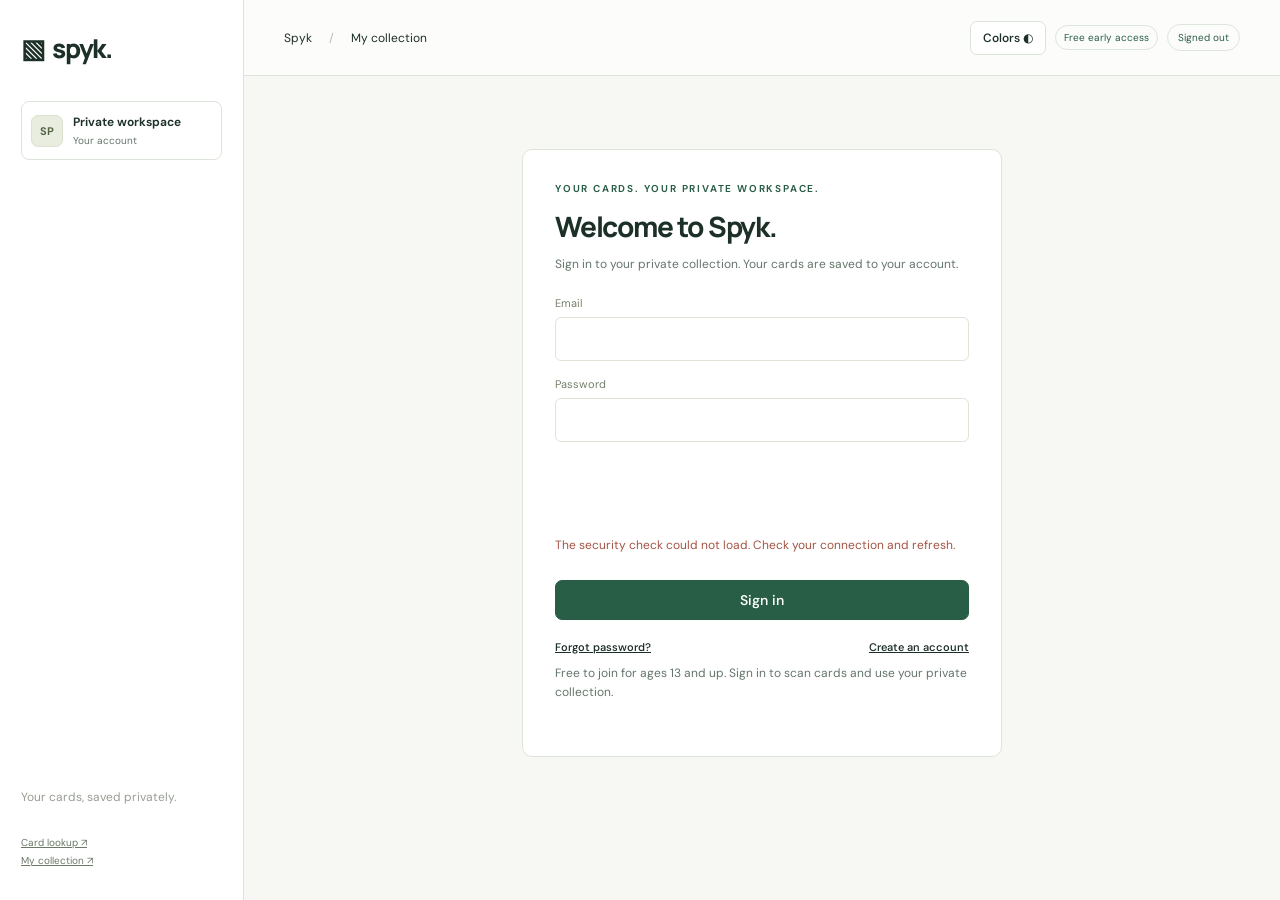
==== account.html @ b9aa3f54 "Deploy 7e55aa4 from ashtonarnold27/spyk Open public sign-up with a Turnstile bot check  Sign-up, sig" ====
<!doctype html><html lang="en"><head><meta charset="utf-8"><meta name="viewport" content="width=device-width,initial-scale=1"><meta name="referrer" content="no-referrer"><title>Spyk — Private account</title><link rel="stylesheet" href="style.css?v=8663f140e56a"><link rel="stylesheet" href="account.css?v=803fe51d1ccd"><link rel="stylesheet" href="spyk-theme.css?v=c31dade83430"><script src="brand.js?v=12ba08f41a28" defer></script></head><body class="account-page"><aside><a class="brand" href="/">▧ &nbsp;spyk.</a><div class="workspace"><span class="avatar">SP</span><div>Private workspace<small id="account-label">Your account</small></div></div><nav><button id="show-inventory" class="active">▦ <span>My inventory</span></button><button id="show-drafts">▤ <span>My listing drafts</span></button><button id="show-rules">↗ <span>My watch rules</span></button></nav><div class="sidebar-bottom"><p>Your cards, saved privately.</p><a href="lookup.html">Card lookup ↗</a><br><a href="/account.html">My collection ↗</a></div></aside><div class="shell"><header><div>Spyk <span class="slash">/</span> My collection</div><div class="actions"><div class="theme-control"><button class="theme-toggle" id="theme-toggle" type="button" aria-expanded="false" aria-controls="theme-options">Colors ◐</button><div class="theme-options" id="theme-options" role="group" aria-label="Color combinations" hidden><button type="button" data-theme-option="mint" aria-pressed="true"><span class="theme-chip mint" aria-hidden="true"></span>Forest &amp; lime</button><button type="button" data-theme-option="blue" aria-pressed="false"><span class="theme-chip blue" aria-hidden="true"></span>Ink &amp; sky</button><button type="button" data-theme-option="coral" aria-pressed="false"><span class="theme-chip coral" aria-hidden="true"></span>Plum &amp; peach</button></div></div><span class="account-free-badge">Free early access</span><span id="sync-status" class="local-pill">Signed out</span><button id="sign-out" hidden>Sign out</button><button id="delete-account" class="danger" hidden>Delete account</button></div></header><main id="account-main" aria-live="polite"><p>Loading secure account…</p></main></div><dialog id="account-modal"><div id="account-modal-body"></div></dialog><div id="account-toast" role="status"></div><script src="account-config.js?v=8004a2ff838c"></script><script src="account.js?v=3cec52e2eed4" defer></script></body></html>
---- style.css ----
@import url('https://fonts.googleapis.com/css2?family=DM+Sans:wght@400;450;500;550;600;650;700&family=Manrope:wght@400;500;600;650;700;750;800&display=swap');
:root{--ink:#202923;--muted:#7c837d;--green:#376548;--lime:#d9edaf;--line:#e6e9e2;--paper:#f7f8f4;--white:#fff;--amber:#9a702e}*{box-sizing:border-box}body{margin:0;background:var(--paper);color:var(--ink);font-family:'DM Sans',sans-serif;font-size:14px}button,input,select,textarea{font:inherit}button,a,input,select{touch-action:manipulation}button{cursor:pointer}button{border:1px solid var(--line);border-radius:7px;background:white;padding:10px 15px;color:var(--ink);font-weight:550}button:hover{background:#f0f4e9}button:focus-visible,a:focus-visible{outline:3px solid #94b777;outline-offset:3px}a{color:inherit}aside{width:244px;background:#fff;border-right:1px solid var(--line);position:fixed;inset:0 auto 0 0;padding:30px 21px;display:flex;flex-direction:column}.brand{font-family:Manrope,sans-serif;font-size:26px;font-weight:800;text-decoration:none;letter-spacing:-1.3px;display:flex;align-items:center;gap:8px}.mark{background:var(--green);color:var(--lime);font-size:25px;padding:0 6px;border-radius:7px;letter-spacing:0;transform:rotate(-7deg)}.brand-dot{color:var(--green);margin-left:-9px}.workspace{display:flex;align-items:center;gap:10px;margin:35px 0 32px;border:1px solid var(--line);padding:12px 9px;border-radius:8px;font-size:12px;font-weight:650}.workspace small{display:block;color:var(--muted);font-size:10px;margin-top:4px;font-weight:400}.avatar{background:#e9eddf;border:1px solid #dbe2cf;display:inline-grid;place-items:center;border-radius:7px;width:32px;height:32px;color:#556444;font-size:11px;font-weight:700}.nav-label{font-size:9px;font-weight:700;letter-spacing:1.5px;color:#93998f;display:flex;align-items:center;justify-content:space-between;margin:0 12px 14px}.nav-label button{padding:0;border:0;font-size:20px;background:none;color:var(--muted)}nav{margin-bottom:31px}nav button,#inventory-nav button{display:flex;align-items:center;gap:12px;width:100%;border:0;text-align:left;background:transparent;padding:13px 12px;margin:3px 0;color:#697168;font-size:13px}nav button.active{background:#eaf1e2;color:#365c3e}nav button span{flex:1}nav b{font-size:10px;background:#dbe6cd;padding:2px 6px;border-radius:4px}#inventory-nav button{font-size:12px}#inventory-nav .inv-dot{width:7px;height:7px;border-radius:50%;background:#a8bc92}#inventory-nav button.selected{background:#f4f6f0}#inventory-nav .count{margin-left:auto;color:#a1a79e}.sidebar-bottom{margin-top:auto;color:#6c7967;font-size:10px}.status-dot,.local-pill i{display:inline-block;width:5px;height:5px;background:#65965b;border-radius:50%;margin-right:5px}.sidebar-bottom p{font-size:12px;color:#989e94;line-height:1.8;margin:12px 0 25px}.sidebar-bottom button{background:none;border:0;border-top:1px solid var(--line);border-radius:0;width:100%;text-align:left;font-size:12px;padding-left:0}.shell{margin-left:244px}header{height:76px;border-bottom:1px solid var(--line);display:flex;align-items:center;justify-content:space-between;padding:0 40px;background:#fcfcfa;font-size:12px}.breadcrumb{color:#969b92}.slash{color:#b9beb4;margin:0 14px}.header-right{display:flex;align-items:center;gap:20px}.local-pill{font-size:10px;color:#7f8879;border:1px solid var(--line);padding:6px 10px;border-radius:30px}.small{width:29px;height:29px}main{max-width:1500px;margin:auto;padding:38px 40px;min-height:calc(100vh - 126px)}h1,h2,h3{font-family:Manrope,sans-serif}h1{font-size:32px;letter-spacing:-1.2px;margin:0 0 10px;font-weight:750}h2{font-size:19px;letter-spacing:-.5px;margin:0 0 8px}h3{font-size:14px;margin:0 0 8px}p{color:var(--muted);line-height:1.6;margin:0}.eyebrow{font-size:10px;letter-spacing:1.8px;color:#77876a;font-weight:650;margin-bottom:12px}.title-row{display:flex;align-items:center;justify-content:space-between;gap:20px;margin-bottom:30px}.actions{display:flex;gap:9px}.primary{background:var(--green);border-color:var(--green);color:white}.primary:hover{background:#294f37}.primary .plus{font-size:17px;margin-right:7px}.subtle{color:var(--muted);font-size:12px}.banner{border:1px solid #dce5cf;background:#f0f5e7;border-radius:8px;padding:13px 17px;display:flex;align-items:center;justify-content:space-between;gap:14px;font-size:12px;margin-bottom:25px;color:#647452}.banner button{padding:5px 10px;font-size:11px;background:transparent;border-color:#d0dabe}.stats{display:grid;grid-template-columns:repeat(4,1fr);gap:16px;margin-bottom:30px}.stat{border:1px solid var(--line);border-radius:10px;background:white;padding:20px}.stat:first-child{background:#edf2e5}.stat .label{font-size:11px;color:#788071;display:flex;justify-content:space-between}.stat .value{font-family:Manrope;font-size:29px;letter-spacing:-1px;font-weight:650;margin:15px 0 7px}.stat .note{font-size:10px;color:#90978a}.layout{display:grid;grid-template-columns:minmax(0,1fr) 272px;gap:22px}.panel{background:white;border:1px solid var(--line);border-radius:10px;overflow:hidden}.panel-head{padding:21px 22px 17px;display:flex;align-items:center;justify-content:space-between}.panel-head h2{font-size:16px;margin:0}.badge{font-size:10px;background:#f0f3eb;border-radius:4px;padding:4px 7px;color:#7a8570}.filters{display:flex;padding:0 22px 17px;gap:8px;flex-wrap:wrap}.filters button{font-size:11px;padding:7px 11px;border-color:transparent;background:#f5f6f2;color:#7c8375}.filters button.active{background:#e9f0df;color:#45603c;border-color:#d7e2c8}.search-row{border-block:1px solid var(--line);padding:13px 22px;display:flex;gap:10px;background:#fdfefb}.search{position:relative;flex:1}.search input{width:100%;background:#fff;border:1px solid var(--line);padding:9px 12px 9px 31px;border-radius:6px;font-size:11px}.search:before{content:'⌕';position:absolute;left:11px;top:7px;color:#8d9685;font-size:18px}select{border:1px solid var(--line);background:white;padding:8px 10px;border-radius:6px;font-size:11px;max-width:180px}table{width:100%;border-collapse:collapse;text-align:left}th{font-size:9px;font-weight:600;letter-spacing:.8px;color:#939a8c;background:#fbfcf8;padding:13px 12px;border-bottom:1px solid var(--line)}td{padding:15px 12px;border-bottom:1px solid #eef0e8;font-size:11px}th:first-child,td:first-child{padding-left:22px}tr:last-child td{border:0}tbody tr:hover{background:#fafbf6}.card-cell{display:flex;align-items:center;gap:12px}.card-art{width:34px;height:47px;border-radius:4px;border:2px solid #d2d5bc;background:linear-gradient(150deg,#8caa75,#e5e1b1);display:grid;place-items:center;font-size:20px;flex-shrink:0;color:white;box-shadow:0 2px 3px #17210d16}.card-art.magic{background:linear-gradient(145deg,#6b7783,#bcb6a2);border-color:#4c4b48}.card-art.onepiece{background:linear-gradient(145deg,#b67e62,#e4c19a);border-color:#c7aa80}.card-name{font-size:12px;font-weight:600;display:block;margin-bottom:5px}.card-meta{font-size:10px;color:#93988d;display:block;max-width:170px}.tag{font-size:9px;padding:4px 6px;border-radius:4px;background:#edf1e7;color:#6b7a5e;white-space:nowrap}.money{font-variant-numeric:tabular-nums;font-weight:600}.row-button{border:0;background:transparent;padding:6px;color:#8c9683}.table-foot{padding:15px 22px;border-top:1px solid var(--line);display:flex;justify-content:space-between;color:#939b8b;font-size:10px}.rail{display:flex;flex-direction:column;gap:18px}.capture-promo{background:#e8efdc;border:1px solid #dce5cb;border-radius:10px;padding:24px 21px;position:relative;overflow:hidden}.scan-illustration{height:111px;display:grid;place-items:center;position:relative;margin-bottom:18px}.scan-frame{position:absolute;width:110px;height:100px;border:1px solid #b4c59d;border-radius:9px}.scan-line{height:1px;background:#8caa67;width:134px;position:absolute;top:57px;box-shadow:0 0 9px #88ae58}.scan-card{width:53px;height:77px;background:linear-gradient(145deg,#8aa271,#d8dba9);border:4px solid #e8edca;box-shadow:0 6px 12px #52683f25;border-radius:5px;transform:rotate(-12deg);display:grid;place-items:center;font-size:25px;color:#eef1d0}.capture-promo p{font-size:11px;color:#7d896e;margin:8px 0 17px}.capture-promo button{width:100%;font-size:11px}.rail .panel{padding:21px}.rail h3{font-size:12px}.game-summary{display:flex;align-items:center;margin-top:19px;gap:9px;font-size:11px}.game-summary b{margin-left:auto;font-size:11px}.mini-dot{width:7px;height:7px;background:#a7bd80;border-radius:2px}.mini-dot.magic{background:#93a5ae}.mini-dot.onepiece{background:#d2aa7a}.progress{height:5px;background:#eff1e9;display:flex;margin:17px 0 0;border-radius:10px;overflow:hidden}.connection{font-size:10px;display:flex;justify-content:space-between;gap:8px;margin-top:14px;color:#7d8674}.pending{color:#a08450}.empty{padding:60px 20px;text-align:center}.empty .empty-icon{font-size:35px;color:#a2b88d;margin-bottom:13px}.empty p{font-size:12px;max-width:350px;margin:8px auto 20px}.section-grid{display:grid;grid-template-columns:1.1fr 1fr;gap:24px}.pad{padding:27px}.upload-zone{border:1px dashed #bdcbaa;border-radius:10px;background:#f6f9f1;min-height:260px;display:flex;flex-direction:column;align-items:center;justify-content:center;gap:12px;padding:25px;text-align:center}.upload-zone img{max-height:240px;max-width:100%;border-radius:7px}.upload-zone label{cursor:pointer}.upload-zone input{max-width:230px;font-size:12px}.steps{counter-reset:step;margin-top:24px}.step{display:flex;gap:13px;margin:22px 0;font-size:12px}.step:before{counter-increment:step;content:counter(step);width:25px;height:25px;display:grid;place-items:center;border:1px solid var(--line);border-radius:50%;flex-shrink:0;font-size:10px;color:#7b8c6a}.step p{font-size:11px}.notice{font-size:11px;background:#faf6ed;color:#9b8354;padding:13px;border-radius:7px;line-height:1.7}.draft{padding:22px;border-bottom:1px solid var(--line);display:flex;align-items:start;justify-content:space-between;gap:20px}.draft p{font-size:12px}.draft h3{line-height:1.5}.rule{padding:23px;border-bottom:1px solid var(--line);display:flex;align-items:center;gap:16px}.rule .rule-icon{width:35px;height:35px;display:grid;place-items:center;border-radius:8px;background:#edf2e3;color:#6b8053;font-size:20px}.rule .grow{flex:1}.rule p{font-size:11px}.rule h3{margin-bottom:5px}footer{height:50px;padding:0 40px;display:flex;align-items:center;justify-content:space-between;color:#9aa28f;font-size:9px;letter-spacing:1px}dialog{border:1px solid var(--line);border-radius:13px;padding:28px;width:min(580px,calc(100% - 24px));max-height:90vh;color:var(--ink);box-shadow:0 20px 100px #24331e30}dialog::backdrop{background:#18231366;backdrop-filter:blur(3px)}.modal-heading{display:flex;justify-content:space-between;align-items:center;margin-bottom:20px}.modal-heading h2{margin:0}.close{border:0;background:none;padding:3px 8px;font-size:22px;color:#929b88}.form-grid{display:grid;grid-template-columns:1fr 1fr;gap:15px}.field{display:flex;flex-direction:column;gap:7px;font-size:11px;color:#75806b}.field.full{grid-column:1/-1}.field input,.field select,.field textarea{width:100%;max-width:none;border:1px solid #dfe5d7;border-radius:6px;padding:10px 11px;background:#fff;color:var(--ink);font-size:12px}.field textarea{min-height:110px;resize:vertical}.form-actions{display:flex;justify-content:flex-end;gap:8px;margin-top:23px}.form-help{font-size:10px;color:#929b87;line-height:1.6;margin-top:14px}#toast{position:fixed;bottom:25px;left:50%;transform:translateX(-50%);border-radius:8px;background:#2f5039;color:white;padding:13px 23px;font-size:12px;box-shadow:0 7px 30px #22331925;opacity:0;pointer-events:none;transition:opacity .2s;z-index:5}#toast.show{opacity:1}.connection-block{border-bottom:1px solid var(--line);padding:16px 0}.connection-block h3{font-size:12px}.connection-block p{font-size:11px}.danger{color:#a35444}.inline-actions{display:flex;gap:8px;flex-wrap:wrap}.inline-actions button{font-size:11px}.table-scroll{overflow:auto}.preview-text{white-space:pre-wrap;font-size:12px;line-height:1.8;background:#f7f9f3;padding:17px;border-radius:8px}.checkline{display:flex;gap:8px;align-items:center;font-size:12px;margin-top:16px}.link-button{background:none;border:0;padding:0;text-decoration:underline;color:#6e8356;font-size:11px}.mobile-brand{display:none}
@media(min-width:1500px){main{padding-top:48px}}@media(max-width:1200px){aside{width:210px;padding-inline:16px}.shell{margin-left:210px}main{padding:30px 25px}.layout{grid-template-columns:minmax(0,1fr)}.rail{display:grid;grid-template-columns:repeat(3,1fr)}.scan-illustration{display:none}.capture-promo{padding:21px}.capture-promo p{margin-top:8px}.stats{gap:10px}.stat{padding:17px}.hide-medium{display:none}}@media(max-width:760px){aside{position:static;width:100%;padding:15px 18px;border-right:0;border-bottom:1px solid var(--line)}.brand{font-size:23px}.workspace,.nav-label,#inventory-nav,.sidebar-bottom{display:none}nav{display:flex;margin:15px 0 0;gap:4px;overflow:auto}nav button{padding:9px;white-space:nowrap;font-size:11px;gap:7px}nav b{display:none}.shell{margin:0}header{height:50px;padding:0 20px}.header-right .avatar{display:none}main{padding:25px 18px}h1{font-size:28px}.title-row{align-items:start;flex-direction:column;gap:17px}.title-row p{font-size:12px}.stats{grid-template-columns:1fr 1fr;margin-bottom:20px}.stat .value{font-size:24px}.stat .note{font-size:9px}.banner{font-size:10px}.rail{grid-template-columns:1fr}.rail .panel{display:none}.capture-promo{display:none}.search-row{padding:12px}.filters{padding-inline:12px}.panel-head{padding-inline:15px}.table-scroll{width:100%}table{min-width:590px}.section-grid{grid-template-columns:1fr}.pad{padding:20px}.draft{flex-direction:column}.rule{padding:18px;flex-wrap:wrap}footer{padding:0 18px;font-size:8px}footer span:last-child{display:none}.form-grid{gap:12px}.form-grid .field{grid-column:1/-1}.actions{flex-wrap:wrap}}
/* Shareable concept presentation */
body.landing aside,body.landing header,body.landing footer{display:none}body.landing .shell{margin:0}body.landing main{max-width:1320px;padding:0 55px 55px}.welcome-nav{height:100px;display:flex;align-items:center;justify-content:space-between;gap:20px;border-bottom:1px solid var(--line)}.welcome-nav .brand{font-size:25px;color:var(--green)}.concept-pill{font-size:9px;letter-spacing:1.6px;border:1px solid #dce3d2;border-radius:30px;padding:8px 12px;color:#7e8c70}.hero{display:grid;grid-template-columns:1.15fr 1fr;align-items:center;min-height:580px;gap:38px}.hero h1{font-size:57px;line-height:1.14;letter-spacing:-2.7px;font-weight:750;margin:21px 0}.hero h1 em{font-family:Georgia,serif;font-weight:400;color:#5b7950;letter-spacing:-1.5px}.hero-copy>p{font-size:16px;line-height:1.8;max-width:440px}.hero .actions{margin-top:28px}.hero .primary{padding:14px 19px}.hero .primary span{padding-left:20px}.hero-fine{font-size:10px;color:#8b9581;margin-top:16px}.game-chips{display:flex;gap:9px;margin-top:35px;flex-wrap:wrap}.game-chips span{border:1px solid #dfe5d6;border-radius:30px;padding:6px 10px;color:#7d8970;font-size:10px}.hero-visual{position:relative;height:430px;background:radial-gradient(ellipse,#e0e9cb 0%,#eef3e5 45%,transparent 71%)}.hero-card{position:absolute;width:183px;height:270px;border-radius:12px;padding:17px;box-shadow:0 22px 35px #31452a22;display:flex;flex-direction:column;justify-content:space-between;border:7px solid #e5e5ca}.hero-card>span{font-size:8px;letter-spacing:1.5px}.hero-card>div{font-size:93px;align-self:center;text-shadow:0 5px 25px #e9f3b744}.hero-card h3{font-size:23px;line-height:1.3;letter-spacing:-1px}.hero-card small{font-size:7px;letter-spacing:1.7px}.front-card{background:linear-gradient(155deg,#bed09b,#7e9d68 60%,#3e6749);color:#fff;left:95px;top:75px;transform:rotate(-9deg)}.back-card{background:linear-gradient(155deg,#a4b1b5,#4b6369);color:#e9eedf;left:222px;top:45px;transform:rotate(13deg)}.floating-note{position:absolute;top:24px;left:25px;font-size:9px;letter-spacing:1px;color:#758566;background:#fff9;padding:10px 12px;border:1px solid #dbe4ce;border-radius:6px;z-index:2}.floating-alert{position:absolute;bottom:20px;left:18px;right:5px;background:#fff;border:1px solid #dee6d3;border-radius:10px;padding:19px;box-shadow:0 10px 20px #384d2720;display:flex;align-items:center;gap:12px}.floating-alert b{font-size:12px}.floating-alert small{display:block;font-size:10px;color:#929c86;margin-top:7px}.alert-glyph{background:#e7f0d8;color:#5c7e3d;width:38px;height:38px;border-radius:8px;display:inline-grid;place-items:center;font-size:24px;flex-shrink:0}.journey{border-top:1px solid var(--line);padding:45px 0}.journey h2{font-size:27px;margin:13px 0 30px;letter-spacing:-1px}.journey-grid{display:grid;grid-template-columns:repeat(4,1fr);gap:30px}.journey-grid article>span{font-size:10px;color:#93a180;display:block;margin-bottom:19px}.journey-grid h3{font-size:14px}.journey-grid p{font-size:12px;line-height:1.8}.honest-panel{background:#eaf0e0;border:1px solid #dce5cd;border-radius:13px;display:grid;grid-template-columns:1fr 1fr;gap:60px;padding:38px;margin-top:10px}.honest-panel h2{font-size:25px;line-height:1.4}.honest-panel p{font-size:12px;line-height:1.8}.honest-details>b{font-size:12px;display:block;margin-bottom:6px}.honest-details p{margin-bottom:18px}.demo-strip{display:flex;gap:10px;font-size:9px;letter-spacing:.7px;color:#7b8b68;margin:-10px 0 20px;align-items:center}.demo-strip span{font-size:10px;letter-spacing:0;color:#8e9883;flex:1}.demo-strip button{background:none;padding:4px;border:0;font-size:10px;color:#758765}.sample-capture{background:#e8efdd;border:1px solid #d9e3cb;border-radius:10px;padding:26px;margin-bottom:24px;display:flex;gap:25px;align-items:center;justify-content:space-between}.sample-capture h2{margin:13px 0 8px}.sample-capture p{font-size:12px;max-width:500px}.sample-buttons{display:flex;flex-direction:column;gap:8px;min-width:160px}.sample-buttons button{font-size:11px}.scan-match{display:flex;align-items:center;gap:23px;padding:20px;background:#f3f7eb;border-radius:8px}.scan-match .card-art{width:70px;height:100px;font-size:42px}.scan-match p{font-size:12px}.review-details{display:grid;grid-template-columns:1fr 1fr;gap:17px;margin:25px 0}.review-details span{font-size:11px;color:#8b947f}.review-details b{display:block;margin-top:7px;color:var(--ink);font-size:12px}.example-alerts{margin-top:24px}.alert-example{display:flex;align-items:start;gap:17px;padding:25px 0}.alert-example p{font-size:11px}.example-prices{display:flex;align-items:center;gap:20px;margin:17px 0}.example-prices b{font-size:24px;letter-spacing:-.7px}.example-prices b span{color:#a3b58c;padding:0 8px}.example-prices strong{font-size:11px;color:#56743e;background:#edf4e3;padding:6px 9px;border-radius:20px}.earnings-filters{align-items:center;padding:0;margin-bottom:22px}.earnings-filters .subtle{margin-left:auto;font-size:10px}.channel-grid{display:grid;grid-template-columns:1fr 1fr;gap:20px;margin-bottom:24px}.channel-heading{display:flex;align-items:center;justify-content:space-between}.channel-metrics{display:flex;gap:50px;margin:24px 0}.channel-metrics small{display:block;font-size:10px;color:#8d9782;margin-bottom:8px}.channel-metrics b{font-family:Manrope;font-size:25px;letter-spacing:-.7px}.bar-comparison{height:8px;background:#eef2e7;border-radius:20px;overflow:hidden;margin:20px 0 12px}.bar-comparison span{height:100%;display:block;background:#9ab478}.channel-grid .subtle{font-size:10px}
@media(max-width:950px){body.landing main{padding:0 30px 30px}.hero h1{font-size:43px}.hero{gap:0;min-height:520px}.hero-visual{transform:scale(.8);transform-origin:center}.hero .actions{flex-direction:column;align-items:start}.hero-fine{font-size:9px}.concept-pill{display:none}.journey-grid{gap:20px}.honest-panel{gap:30px;padding:28px}}@media(max-width:650px){body.landing main{padding:0 20px 25px}.welcome-nav{height:78px}.welcome-nav button{font-size:10px;padding:10px}.hero{grid-template-columns:1fr;padding-top:35px}.hero h1{font-size:43px}.hero-copy>p{font-size:14px}.hero .actions{flex-direction:row}.hero .actions button{font-size:11px;padding:11px 12px}.hero-visual{height:370px;transform:scale(.85);width:380px;max-width:100%;margin:auto}.back-card{left:180px}.front-card{left:55px}.floating-alert{right:0;left:0}.hero .eyebrow{font-size:8px}.game-chips{margin-top:25px}.journey{padding:30px 0}.journey h2{font-size:24px}.journey-grid{grid-template-columns:1fr 1fr;row-gap:30px}.honest-panel{grid-template-columns:1fr;gap:25px;padding:23px}.demo-strip{flex-wrap:wrap;line-height:1.6}.demo-strip span{flex-basis:75%}.sample-capture{flex-direction:column;align-items:stretch;padding:20px}.sample-buttons{flex-direction:row;flex-wrap:wrap}.sample-buttons button{flex:1}.channel-grid{grid-template-columns:1fr}.channel-metrics{justify-content:space-between;gap:15px}.example-prices{flex-wrap:wrap;gap:12px}.scan-match{padding:15px;gap:15px}.scan-match .badge{font-size:8px}.scan-match h2{font-size:17px}.scan-match .card-art{width:50px;height:73px;font-size:30px}}

@media(max-width:650px){.welcome-nav{flex-wrap:wrap;height:auto;padding:19px 0;gap:14px}.welcome-nav .brand{width:100%}.welcome-nav .account-hero-link{font-size:11px;margin:0}.welcome-nav>button{margin-left:auto}}
---- account.css ----
.auth-panel{max-width:480px;margin:35px auto;padding:32px}.auth-panel h1{font-size:28px}.auth-panel p{font-size:12px;margin:10px 0 22px}.auth-panel .field{margin:16px 0}.auth-panel input{font-size:14px;padding:12px}.auth-panel .primary{width:100%;margin-top:12px}.auth-actions{display:flex;justify-content:space-between;gap:15px;margin-top:20px}.auth-actions button{border:0;background:none;padding:0;font-size:11px;text-decoration:underline}.auth-result{padding:12px;border-radius:6px;background:#edf3e5;font-size:12px;margin:16px 0;line-height:1.7}.auth-error{color:#a35444;font-size:12px;margin:12px 0;line-height:1.7}.account-card{padding:20px;border-bottom:1px solid var(--line);display:flex;justify-content:space-between;gap:16px;align-items:center}.account-card h3{margin-bottom:8px}.account-card p{font-size:11px}.account-card:last-child{border:0}.cloud-stats{grid-template-columns:repeat(3,1fr)}.account-empty{padding:45px 20px;text-align:center}.account-empty p{margin:10px auto 22px;max-width:400px;font-size:12px}.inventory-select{font-size:12px;max-width:260px}.account-photo{max-height:180px;max-width:100%;border-radius:7px;margin-top:10px}.photo-row{margin-top:20px;padding-top:17px;border-top:1px solid var(--line)}.photo-row p{font-size:11px;margin-bottom:10px}.photo-row input{max-width:100%;font-size:12px}.photo-row button{margin-top:10px;font-size:11px}#account-toast{position:fixed;bottom:24px;left:50%;transform:translateX(-50%);background:#31543c;color:white;padding:13px 22px;border-radius:8px;font-size:12px;display:none;z-index:10}#account-toast.visible{display:block}.failure-panel{max-width:650px;margin:auto}.failure-panel p{margin:15px 0}.account-detail{font-size:12px;color:#7c837d;line-height:1.8}.cloud-note{font-size:11px;margin:18px 0;color:#8b957e}.signed-out aside nav{display:none}.photo-preview{margin-top:15px}button[disabled]{opacity:.55;cursor:wait}.row-actions{display:flex;gap:8px;flex-wrap:wrap}.row-actions button{font-size:11px}.pending-feature{padding:22px;margin-bottom:20px;background:#eef3e7;border-radius:9px;border:1px solid #dfe7d4;font-size:12px;line-height:1.8}.account-hero-link{display:inline-block;font-weight:600;color:#376548;margin-right:10px;text-decoration:none;font-size:12px}@media(max-width:650px){.auth-panel{padding:24px;margin-top:15px}.cloud-stats{grid-template-columns:1fr}.account-card{align-items:start;flex-direction:column}.inventory-select{max-width:100%;width:100%}.row-actions{width:100%}.row-actions button{flex:1}header{font-size:10px}.local-pill{font-size:9px;padding:5px}#account-label{max-width:160px;overflow:hidden;text-overflow:ellipsis}header .actions{gap:7px}}

.inventory-art{width:88px;min-width:88px;min-height:123px;display:grid;place-items:center;background:var(--panel,#f2f2ed);border-radius:7px;overflow:hidden}.inventory-art span{font-size:10px;text-align:center;padding:8px}.inventory-reference{width:88px;height:123px;object-fit:contain}.inventory-reference[hidden]{display:none}.inventory-card-details{flex:1;min-width:0}@media(max-width:650px){.account-card{display:grid;grid-template-columns:72px minmax(0,1fr)}.inventory-art{width:72px;min-width:72px;min-height:101px}.inventory-reference{width:72px;height:101px}.account-card .row-actions{grid-column:1/-1}}
.auth-panel select[name=birth_year]{font-size:14px;padding:11px;border:1px solid var(--line);border-radius:7px;background:#fff;color:var(--ink);max-width:100%}
.auth-panel .check{display:flex;gap:9px;align-items:flex-start;font-size:12px;line-height:1.45;margin:14px 0 18px;color:var(--ink);max-width:none;overflow:visible;white-space:normal}
.auth-panel .check input{width:auto;margin:2px 0 0;padding:0}
.danger-button{background:#a35444!important;border-color:#a35444!important;color:#fff!important}

.auth-captcha{margin:12px 0 4px;min-height:65px}
---- spyk-theme.css ----
:root{--brand:#285e45;--accent:#c5f38e;--accent-ink:#173927;--hero:#142e27;--hero-muted:#c2d1c7;--soft:#edf4e8;--paper:#f7f8f3;--ink:#1c3027;--muted:#64756a;--line:#dce5d9;--green:var(--brand);--lime:var(--accent)}
:root[data-spyk-theme=blue]{--brand:#294fcb;--accent:#b8e4ff;--accent-ink:#162f56;--hero:#13264b;--hero-muted:#c5cee1;--soft:#eaf0ff;--paper:#f5f7fc;--ink:#1d2f4d;--muted:#66748c;--line:#dce3f0}
:root[data-spyk-theme=coral]{--brand:#853d68;--accent:#ffc5a6;--accent-ink:#51253d;--hero:#372037;--hero-muted:#dbc4d1;--soft:#f8eaf1;--paper:#fbf7f8;--ink:#3a2837;--muted:#806c7b;--line:#eadce4}
body{background:var(--paper);color:var(--ink)}.brand,.scanner-page header .brand{color:var(--ink)}.brand-symbol{display:inline-grid;place-items:center;width:32px;height:32px;border-radius:10px;background:var(--brand);color:white;font-size:22px;line-height:1;letter-spacing:0}.primary{background:var(--brand);border-color:var(--brand);color:#fff}.primary:hover{background:var(--hero)}button:focus-visible,a:focus-visible,input:focus-visible,select:focus-visible,summary:focus-visible{outline:3px solid var(--brand);outline-offset:3px}.eyebrow{color:var(--brand)}nav button.active,.stat:first-child,.badge,.identity-read{background:var(--soft);color:var(--brand)}.panel,aside{border-color:var(--line)}.local-pill{color:var(--brand)}.theme-control{position:relative}.theme-toggle{font-size:12px;padding:8px 12px;white-space:nowrap}.theme-options{position:absolute;right:0;top:calc(100% + 10px);width:235px;z-index:80;background:white;border:1px solid var(--line);border-radius:14px;padding:8px;box-shadow:0 14px 35px #142e2720}.theme-options[hidden]{display:none}.theme-options button{display:flex;align-items:center;gap:10px;width:100%;border:0;padding:12px;text-align:left;background:transparent}.theme-options button[aria-pressed=true]{background:var(--soft);color:var(--brand)}.theme-chip{display:inline-flex;width:36px;height:22px;border-radius:5px;overflow:hidden;flex-shrink:0}.theme-chip:before,.theme-chip:after{content:'';width:50%;height:100%}.theme-chip.mint:before{background:#142e27}.theme-chip.mint:after{background:#c5f38e}.theme-chip.blue:before{background:#13264b}.theme-chip.blue:after{background:#b8e4ff}.theme-chip.coral:before{background:#372037}.theme-chip.coral:after{background:#ffc5a6}.scanner-context{display:flex;align-items:center;justify-content:space-between;gap:16px;padding:15px 20px;margin-bottom:20px;font-size:12px;line-height:1.6;background:var(--soft);border-radius:12px}.scanner-context a{font-weight:700;color:var(--brand)}.scanner-page .photo-picker{background:var(--soft);border-color:var(--brand)}.scanner-page .capture-panel summary,.scanner-page .candidate .visual-hint{color:var(--muted)}.scanner-page #catalog-status,.scanner-page #scan-progress{color:var(--brand)}.scanner-page #catalog-status.error,.scanner-page #scan-progress.error{color:#a23d35}.scanner-page .identity-confirmed{background:var(--soft);color:var(--brand)}.auth-panel .auth-availability{padding:12px 14px;background:var(--soft);border:1px solid var(--line);border-radius:9px;color:var(--ink);font-size:12px;line-height:1.7;margin:16px 0}.auth-panel .auth-actions a{font-size:12px;color:var(--brand)}.account-free-badge{font-size:10px;color:var(--brand);border:1px solid var(--line);padding:5px 8px;border-radius:20px}.account-page .sidebar-bottom a{line-height:1.8}.account-page header .actions{align-items:center}.account-page .form-help{color:var(--muted)}@media(max-width:650px){.theme-options{right:0;width:210px}.scanner-page header{gap:12px}.scanner-page header .actions{align-items:center;gap:7px}.scanner-page header .brand{font-size:20px}.scanner-page .account-hero-link{font-size:11px}.scanner-context{align-items:flex-start;flex-direction:column;gap:5px}.account-page .account-free-badge{display:none}.account-page header{padding:0 18px}.account-page header .slash{margin:0 6px}}
#identify-card,.collection-scanner #confirm-card{color:var(--ink);border-color:var(--line)}.identity-note,.identity-footnote{color:var(--muted)}.identity-read,.identity-confirmed{background:var(--soft);color:var(--brand)}#identify-card::backdrop{background:color-mix(in srgb,var(--hero) 86%,transparent)}
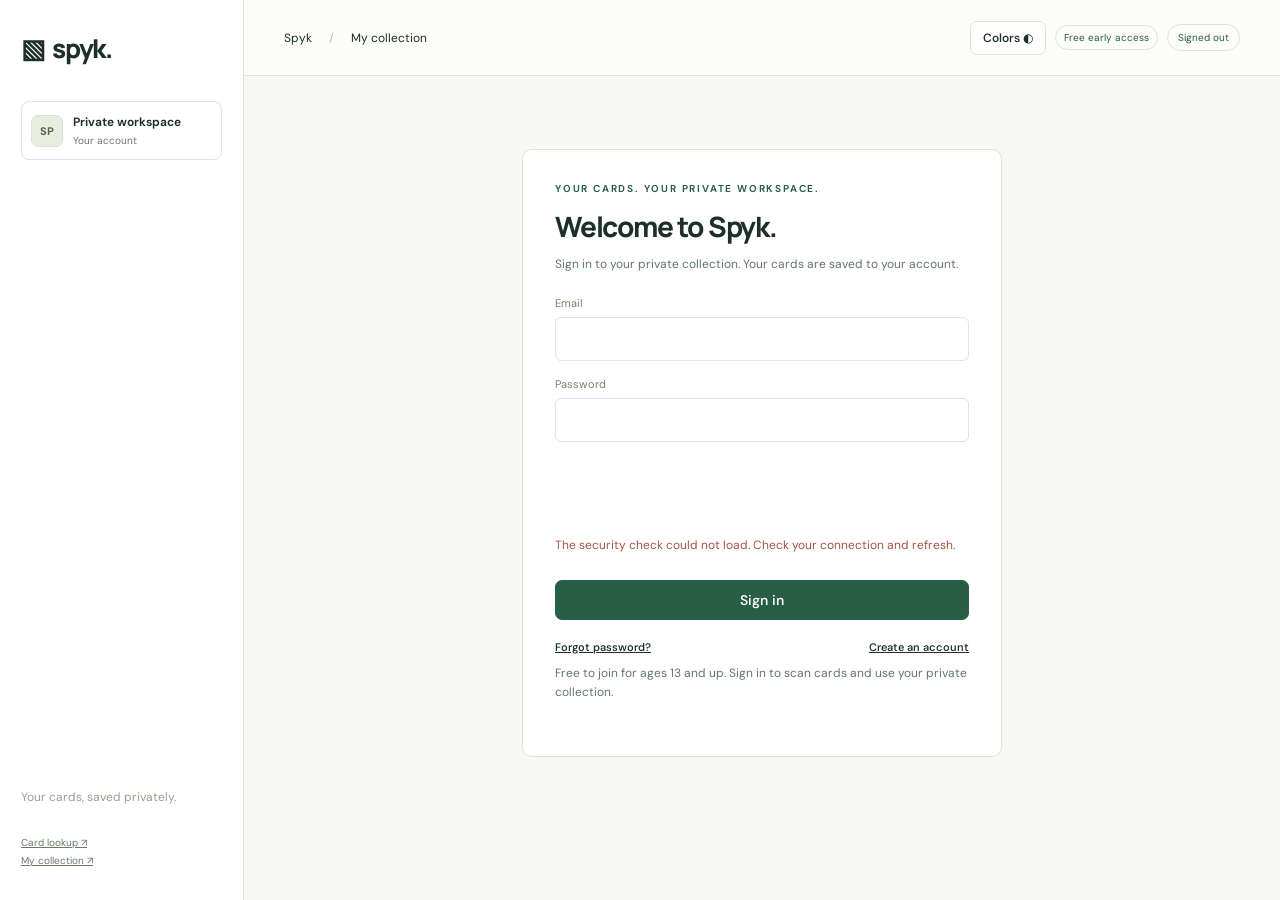
==== commit af557ea4: "Deploy 911308a from ashtonarnold27/spyk Merge pull request #1 from ashtonarnold27/claude/public-prof" ====
--- a/account.html
+++ b/account.html
@@ -1 +1 @@
-<!doctype html><html lang="en"><head><meta charset="utf-8"><meta name="viewport" content="width=device-width,initial-scale=1"><meta name="referrer" content="no-referrer"><title>Spyk — Private account</title><link rel="stylesheet" href="style.css?v=8663f140e56a"><link rel="stylesheet" href="account.css?v=803fe51d1ccd"><link rel="stylesheet" href="spyk-theme.css?v=c31dade83430"><script src="brand.js?v=12ba08f41a28" defer></script></head><body class="account-page"><aside><a class="brand" href="/">▧ &nbsp;spyk.</a><div class="workspace"><span class="avatar">SP</span><div>Private workspace<small id="account-label">Your account</small></div></div><nav><button id="show-inventory" class="active">▦ <span>My inventory</span></button><button id="show-drafts">▤ <span>My listing drafts</span></button><button id="show-rules">↗ <span>My watch rules</span></button></nav><div class="sidebar-bottom"><p>Your cards, saved privately.</p><a href="lookup.html">Card lookup ↗</a><br><a href="/account.html">My collection ↗</a></div></aside><div class="shell"><header><div>Spyk <span class="slash">/</span> My collection</div><div class="actions"><div class="theme-control"><button class="theme-toggle" id="theme-toggle" type="button" aria-expanded="false" aria-controls="theme-options">Colors ◐</button><div class="theme-options" id="theme-options" role="group" aria-label="Color combinations" hidden><button type="button" data-theme-option="mint" aria-pressed="true"><span class="theme-chip mint" aria-hidden="true"></span>Forest &amp; lime</button><button type="button" data-theme-option="blue" aria-pressed="false"><span class="theme-chip blue" aria-hidden="true"></span>Ink &amp; sky</button><button type="button" data-theme-option="coral" aria-pressed="false"><span class="theme-chip coral" aria-hidden="true"></span>Plum &amp; peach</button></div></div><span class="account-free-badge">Free early access</span><span id="sync-status" class="local-pill">Signed out</span><button id="sign-out" hidden>Sign out</button><button id="delete-account" class="danger" hidden>Delete account</button></div></header><main id="account-main" aria-live="polite"><p>Loading secure account…</p></main></div><dialog id="account-modal"><div id="account-modal-body"></div></dialog><div id="account-toast" role="status"></div><script src="account-config.js?v=8004a2ff838c"></script><script src="account.js?v=3cec52e2eed4" defer></script></body></html>
+<!doctype html><html lang="en"><head><meta charset="utf-8"><meta name="viewport" content="width=device-width,initial-scale=1"><meta name="referrer" content="no-referrer"><title>Spyk — Private account</title><link rel="stylesheet" href="style.css?v=8663f140e56a"><link rel="stylesheet" href="account.css?v=8d01d3ca494d"><link rel="stylesheet" href="spyk-theme.css?v=c31dade83430"><script src="brand.js?v=12ba08f41a28" defer></script></head><body class="account-page"><aside><a class="brand" href="/">▧ &nbsp;spyk.</a><div class="workspace"><span class="avatar">SP</span><div>Private workspace<small id="account-label">Your account</small></div></div><nav><button id="show-inventory" class="active">▦ <span>My inventory</span></button><button id="show-drafts">▤ <span>My listing drafts</span></button><button id="show-rules">↗ <span>My watch rules</span></button><button id="show-profile">◉ <span>My public profile</span></button></nav><div class="sidebar-bottom"><p>Your cards, saved privately.</p><a href="lookup.html">Card lookup ↗</a><br><a href="/account.html">My collection ↗</a></div></aside><div class="shell"><header><div>Spyk <span class="slash">/</span> My collection</div><div class="actions"><div class="theme-control"><button class="theme-toggle" id="theme-toggle" type="button" aria-expanded="false" aria-controls="theme-options">Colors ◐</button><div class="theme-options" id="theme-options" role="group" aria-label="Color combinations" hidden><button type="button" data-theme-option="mint" aria-pressed="true"><span class="theme-chip mint" aria-hidden="true"></span>Forest &amp; lime</button><button type="button" data-theme-option="blue" aria-pressed="false"><span class="theme-chip blue" aria-hidden="true"></span>Ink &amp; sky</button><button type="button" data-theme-option="coral" aria-pressed="false"><span class="theme-chip coral" aria-hidden="true"></span>Plum &amp; peach</button></div></div><span class="account-free-badge">Free early access</span><span id="sync-status" class="local-pill">Signed out</span><button id="sign-out" hidden>Sign out</button><button id="delete-account" class="danger" hidden>Delete account</button></div></header><main id="account-main" aria-live="polite"><p>Loading secure account…</p></main></div><dialog id="account-modal"><div id="account-modal-body"></div></dialog><div id="account-toast" role="status"></div><script src="account-config.js?v=8004a2ff838c"></script><script src="account.js?v=334c32930730" defer></script></body></html>
--- a/account.css
+++ b/account.css
@@ -7,3 +7,4 @@
 .danger-button{background:#a35444!important;border-color:#a35444!important;color:#fff!important}
 
 .auth-captcha{margin:12px 0 4px;min-height:65px}
+.profile-form{max-width:720px;display:flex;flex-direction:column;gap:6px}.profile-form>.field{margin-top:14px}.profile-form fieldset{border:1px solid var(--line);border-radius:8px;padding:14px 16px;margin:14px 0 0}.profile-form legend{font-size:11px;color:#75806b;padding:0 6px}.profile-games{display:flex;gap:18px;flex-wrap:wrap}.profile-form .check{display:flex;gap:8px;align-items:center;font-size:12px}.profile-form .pending-feature{margin-top:14px}.city-picker{margin-top:14px}.city-results{display:flex;flex-direction:column;border:1px solid var(--line);border-radius:6px;overflow:hidden}.city-results:empty{display:none}.city-results button{border:0;border-radius:0;text-align:left;border-bottom:1px solid var(--line);font-size:12px;font-weight:450}.city-results button:last-child{border-bottom:0}.city-results p{margin:0;padding:8px 11px}
